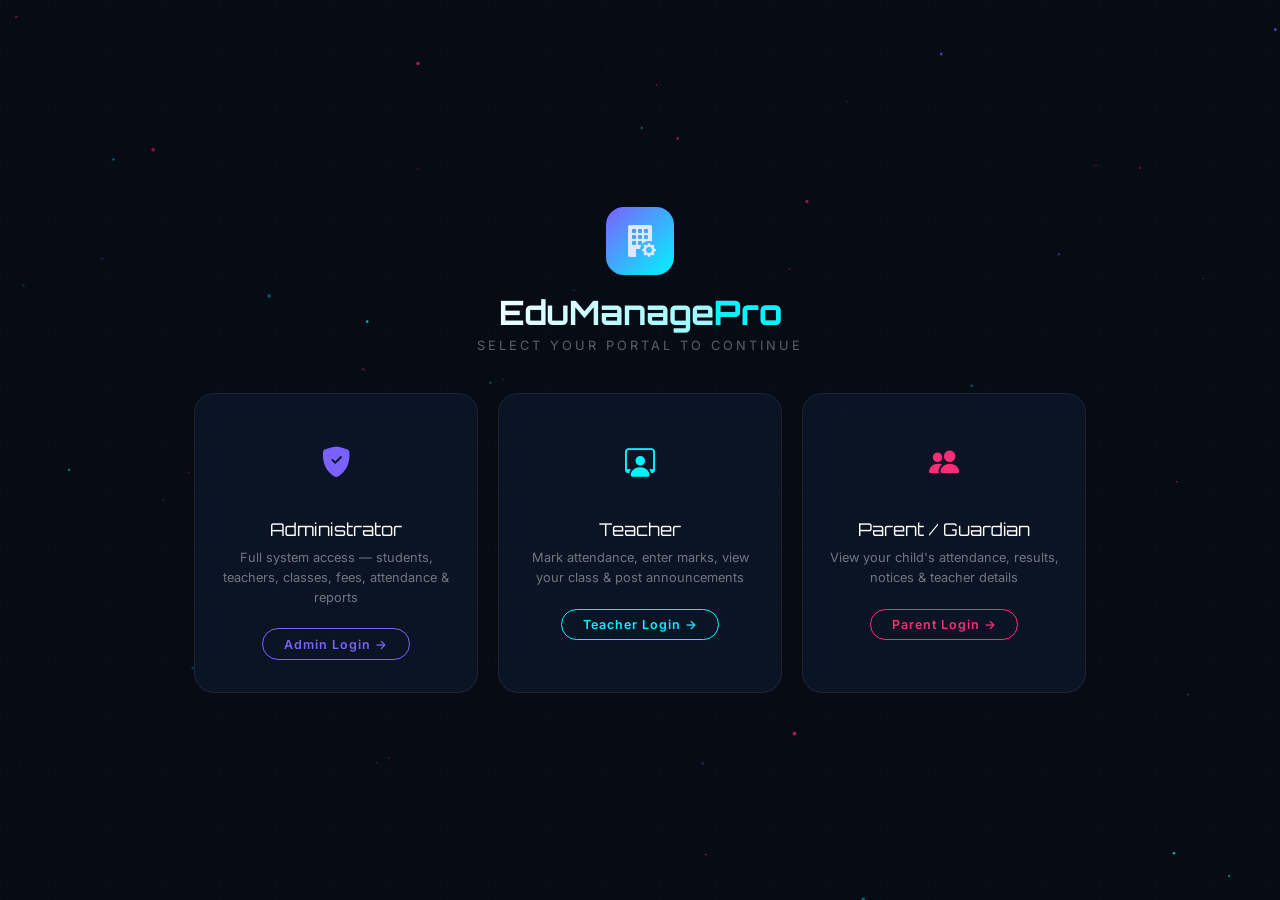
==== the school management/index.html @ 6f8d9f7c "Add files via upload" ====
<!DOCTYPE html>
<html lang="en">
<head>
  <meta charset="UTF-8" />
  <meta name="viewport" content="width=device-width, initial-scale=1.0"/>
  <title>EduManage Pro — School Management System</title>
  <meta name="description" content="Futuristic School Management System — Students, Teachers, Attendance, Marks, Fees & More."/>

  <!-- Bootstrap 5 -->
  <link rel="stylesheet" href="https://cdn.jsdelivr.net/npm/bootstrap@5.3.3/dist/css/bootstrap.min.css"/>
  <!-- Bootstrap Icons -->
  <link rel="stylesheet" href="https://cdn.jsdelivr.net/npm/bootstrap-icons@1.11.3/font/bootstrap-icons.min.css"/>
  <!-- Google Fonts -->
  <link href="https://fonts.googleapis.com/css2?family=Orbitron:wght@400;600;700;900&family=Rajdhani:wght@400;500;600;700&family=Inter:wght@300;400;500;600;700&display=swap" rel="stylesheet"/>
  <!-- Custom CSS -->
  <link rel="stylesheet" href="styles.css"/>
  <!-- High-Level Animations -->
  <link rel="stylesheet" href="animations.css"/>
  <!-- Session Guard -->
  <script>
    (function(){
      const s = JSON.parse(sessionStorage.getItem('edu_session')||'null');
      if(!s || s.role !== 'admin' || !s._sig) { window.location.href = 'login.html'; }
      // Verify session signature
      function djb2(str){let h=5381;for(let i=0;i<str.length;i++)h=((h<<5)+h)^str.charCodeAt(i);return(h>>>0).toString(36);}
      const raw=(s.role||'')+(s.id||'')+(s.empId||'')+(s.studentRoll||'');
      if(djb2(raw+'_edu_sig_2026')!==s._sig){sessionStorage.clear();window.location.href='login.html';}
    })();
  </script>
</head>
<body>

  <!-- PRELOADER -->
  <div id="preloader">
    <div class="preloader-inner">
      <div class="hex-loader">
        <div class="hex h1"></div>
        <div class="hex h2"></div>
        <div class="hex h3"></div>
      </div>
      <div class="preloader-text">
        <span class="brand-name">EduManage<span class="text-neon"> Pro</span></span>
        <div class="loading-bar"><div class="loading-fill"></div></div>
        <span class="loading-label">Initializing System...</span>
      </div>
    </div>
  </div>

  <!-- PARTICLE BACKGROUND -->
  <canvas id="particleCanvas"></canvas>

  <!-- LAYOUT WRAPPER -->
  <div class="app-wrapper" id="appWrapper" style="display:none">

    <!-- SIDEBAR -->
    <aside class="sidebar" id="sidebar">
      <div class="sidebar-brand">
        <div class="brand-icon"><i class="bi bi-building-fill-gear"></i></div>
        <div class="brand-text">
          <span class="brand-title">EduManage</span>
          <span class="brand-sub">Pro Dashboard</span>
        </div>
        <button class="sidebar-toggle-btn" id="sidebarToggle"><i class="bi bi-layout-sidebar"></i></button>
      </div>

      <div class="sidebar-search">
        <i class="bi bi-search"></i>
        <input type="text" placeholder="Quick search..." id="sidebarSearch"/>
      </div>

      <nav class="sidebar-nav">
        <div class="nav-section-label">MAIN</div>
        <a href="#" class="nav-link active" data-page="dashboard" id="nav-dashboard">
          <span class="nav-icon"><i class="bi bi-grid-1x2-fill"></i></span>
          <span class="nav-text">Dashboard</span>
          <span class="nav-badge" id="nb-dashboard"></span>
        </a>
        <a href="#" class="nav-link" data-page="students" id="nav-students">
          <span class="nav-icon"><i class="bi bi-people-fill"></i></span>
          <span class="nav-text">Students</span>
          <span class="nav-badge" id="nb-students"></span>
        </a>
        <a href="#" class="nav-link" data-page="teachers" id="nav-teachers">
          <span class="nav-icon"><i class="bi bi-person-workspace"></i></span>
          <span class="nav-text">Teachers</span>
          <span class="nav-badge" id="nb-teachers"></span>
        </a>
        <a href="#" class="nav-link" data-page="classes" id="nav-classes">
          <span class="nav-icon"><i class="bi bi-journal-bookmark-fill"></i></span>
          <span class="nav-text">Classes</span>
          <span class="nav-badge" id="nb-classes"></span>
        </a>

        <div class="nav-section-label mt-2">ACADEMICS</div>
        <a href="#" class="nav-link" data-page="attendance" id="nav-attendance">
          <span class="nav-icon"><i class="bi bi-check2-circle"></i></span>
          <span class="nav-text">Attendance</span>
          <span class="nav-badge" id="nb-attendance"></span>
        </a>
        <a href="#" class="nav-link" data-page="marks" id="nav-marks">
          <span class="nav-icon"><i class="bi bi-graph-up-arrow"></i></span>
          <span class="nav-text">Marks & Results</span>
          <span class="nav-badge" id="nb-marks"></span>
        </a>

        <div class="nav-section-label mt-2">ADMIN</div>
        <a href="#" class="nav-link" data-page="fees" id="nav-fees">
          <span class="nav-icon"><i class="bi bi-cash-coin"></i></span>
          <span class="nav-text">Fee Management</span>
          <span class="nav-badge pending" id="nb-fees"></span>
        </a>
        <a href="#" class="nav-link" data-page="notices" id="nav-notices">
          <span class="nav-icon"><i class="bi bi-megaphone-fill"></i></span>
          <span class="nav-text">Notice Board</span>
          <span class="nav-badge" id="nb-notices"></span>
        </a>
      </nav>

      <div class="sidebar-footer">
        <div class="admin-card">
          <div class="admin-ava">A</div>
          <div class="admin-meta">
            <div class="admin-name">Administrator</div>
            <div class="admin-role"><i class="bi bi-circle-fill text-neon" style="font-size:6px"></i> Online</div>
          </div>
          <i class="bi bi-three-dots-vertical ms-auto text-muted" style="cursor:pointer"></i>
        </div>
        <div class="sys-clock" id="sysClock"></div>
        <button onclick="sessionStorage.clear();window.location.href='login.html'" class="btn-ghost w-100 mt-2" style="font-size:.78rem">
          <i class="bi bi-box-arrow-left me-1"></i>Logout
        </button>
      </div>
    </aside>

    <!-- MAIN AREA -->
    <div class="main-area" id="mainArea">
      <!-- TOPBAR -->
      <header class="topbar">
        <div class="topbar-left">
          <button class="mobile-toggle" id="mobileToggle"><i class="bi bi-list"></i></button>
          <div>
            <h1 class="topbar-title" id="topbarTitle">Dashboard</h1>
            <div class="topbar-crumb" id="topbarCrumb">System / Dashboard</div>
          </div>
        </div>
        <div class="topbar-right">
          <div class="top-search">
            <i class="bi bi-search"></i>
            <input type="text" placeholder="Search students, teachers..." id="globalSearch"/>
          </div>
          <div class="topbar-action" id="notifBell" title="Notifications">
            <i class="bi bi-bell-fill"></i>
            <span class="action-dot"></span>
          </div>
          <div class="topbar-action" title="Settings">
            <i class="bi bi-gear-fill"></i>
          </div>
          <div class="topbar-action" title="Fullscreen" id="fullscreenBtn">
            <i class="bi bi-fullscreen"></i>
          </div>
        </div>
      </header>

      <!-- PAGES -->
      <div class="pages-wrap">

        <!-- ===== DASHBOARD ===== -->
        <div class="page active" id="page-dashboard">
          <div class="row g-4 mb-4" id="statsRow"></div>

          <div class="row g-4 mb-4">
            <div class="col-xl-8">
              <div class="glass-card h-100">
                <div class="gc-header">
                  <span class="gc-title"><i class="bi bi-bar-chart-fill text-neon me-2"></i>Weekly Attendance Overview</span>
                  <span class="badge-neon">Live</span>
                </div>
                <div class="att-chart-wrap" id="attChartWrap"></div>
              </div>
            </div>
            <div class="col-xl-4">
              <div class="glass-card h-100">
                <div class="gc-header">
                  <span class="gc-title"><i class="bi bi-pie-chart-fill text-neon me-2"></i>Fee Status</span>
                </div>
                <div id="feeDonut" class="fee-donut-wrap"></div>
              </div>
            </div>
          </div>

          <div class="row g-4">
            <div class="col-xl-7">
              <div class="glass-card">
                <div class="gc-header">
                  <span class="gc-title"><i class="bi bi-person-plus-fill text-neon me-2"></i>Recent Students</span>
                  <button class="btn-ghost btn-sm" onclick="navigateTo('students')">View All <i class="bi bi-arrow-right"></i></button>
                </div>
                <table class="fut-table" id="dashRecentStudents">
                  <thead><tr><th>Name</th><th>Class</th><th>Roll</th><th>Fee</th></tr></thead>
                  <tbody></tbody>
                </table>
              </div>
            </div>
            <div class="col-xl-5">
              <div class="glass-card">
                <div class="gc-header">
                  <span class="gc-title"><i class="bi bi-megaphone-fill text-neon me-2"></i>Recent Notices</span>
                  <button class="btn-ghost btn-sm" onclick="navigateTo('notices')">View All <i class="bi bi-arrow-right"></i></button>
                </div>
                <div id="dashNotices" class="notice-feed"></div>
              </div>
            </div>
          </div>
        </div>

        <!-- ===== STUDENTS ===== -->
        <div class="page hidden" id="page-students">
          <div class="page-toolbar">
            <div class="d-flex gap-2 flex-wrap">
              <div class="search-wrap"><i class="bi bi-search"></i><input type="text" id="stuSearch" placeholder="Search name or roll..."/></div>
              <select class="fut-select" id="stuClassFilter"><option value="">All Classes</option></select>
              <select class="fut-select" id="stuGenderFilter">
                <option value="">All Gender</option>
                <option>Male</option><option>Female</option><option>Other</option>
              </select>
            </div>
            <div class="d-flex gap-2">
              <button class="btn-ghost" onclick="openCsvImportModal()"><i class="bi bi-filetype-csv me-1"></i>Import CSV</button>
              <button class="btn-neon" data-bs-toggle="modal" data-bs-target="#addStudentModal"><i class="bi bi-plus-circle-fill me-1"></i>Add Student</button>
            </div>
          </div>
          <div class="glass-card">
            <div class="table-responsive">
              <table class="fut-table" id="studentsTable">
                <thead>
                  <tr><th>#</th><th>Roll</th><th>Name</th><th>Class</th><th>Gender</th><th>Parent</th><th>Contact</th><th>Fee Status</th><th>Action</th></tr>
                </thead>
                <tbody id="studentsTbody"></tbody>
              </table>
            </div>
          </div>
        </div>

        <!-- ===== TEACHERS ===== -->
        <div class="page hidden" id="page-teachers">
          <div class="page-toolbar">
            <div class="search-wrap"><i class="bi bi-search"></i><input type="text" id="tchSearch" placeholder="Search teachers..."/></div>
            <button class="btn-neon" data-bs-toggle="modal" data-bs-target="#addTeacherModal"><i class="bi bi-plus-circle-fill me-1"></i>Add Teacher</button>
          </div>
          <div class="row g-4" id="teachersGrid"></div>
        </div>

        <!-- ===== CLASSES ===== -->
        <div class="page hidden" id="page-classes">
          <div class="page-toolbar">
            <span class="page-sub">Manage classes, sections & subjects</span>
            <button class="btn-neon" data-bs-toggle="modal" data-bs-target="#addClassModal"><i class="bi bi-plus-circle-fill me-1"></i>Add Class</button>
          </div>
          <div class="row g-4" id="classesGrid"></div>
        </div>

        <!-- ===== ATTENDANCE ===== -->
        <div class="page hidden" id="page-attendance">
          <div class="page-toolbar">
            <div class="d-flex gap-2 flex-wrap">
              <select class="fut-select" id="attClass"><option value="">Select Class</option></select>
              <input type="date" class="fut-input" id="attDate"/>
            </div>
            <div class="d-flex gap-2">
              <button class="btn-ghost" onclick="markAllPresent()"><i class="bi bi-check-all me-1"></i>All Present</button>
              <button class="btn-neon" onclick="saveAttendance()"><i class="bi bi-save-fill me-1"></i>Save Attendance</button>
            </div>
          </div>
          <div class="glass-card" id="attCard">
            <div class="att-summary-bar" id="attSummary"></div>
            <div id="attList"><div class="empty-state"><i class="bi bi-calendar3"></i><p>Select class and date to begin</p></div></div>
          </div>
        </div>

        <!-- ===== MARKS ===== -->
        <div class="page hidden" id="page-marks">
          <div class="page-toolbar">
            <div class="d-flex gap-2 flex-wrap">
              <select class="fut-select" id="marksClass"><option value="">Select Class</option></select>
              <select class="fut-select" id="marksSubject"><option value="">Select Subject</option></select>
              <select class="fut-select" id="marksExam">
                <option>Unit Test 1</option><option>Unit Test 2</option>
                <option>Mid Term</option><option>Final Exam</option>
              </select>
            </div>
            <button class="btn-neon" onclick="saveMarks()"><i class="bi bi-save-fill me-1"></i>Save Marks</button>
          </div>
          <!-- Results summary cards -->
          <div class="row g-3 mb-4" id="marksStats" style="display:none!important"></div>
          <div class="glass-card">
            <div class="table-responsive">
              <table class="fut-table" id="marksTable">
                <thead><tr><th>Roll</th><th>Student Name</th><th>Marks /100</th><th>Grade</th><th>Remarks</th></tr></thead>
                <tbody id="marksTbody"><tr><td colspan="5" class="empty-cell">Select class, subject &amp; exam to load students.</td></tr></tbody>
              </table>
            </div>
          </div>
        </div>

        <!-- ===== FEES ===== -->
        <div class="page hidden" id="page-fees">
          <div class="page-toolbar">
            <div class="d-flex gap-2 flex-wrap">
              <select class="fut-select" id="feeClassFilter"><option value="">All Classes</option></select>
              <select class="fut-select" id="feeStatusFilter">
                <option value="">All Status</option>
                <option>Paid</option><option>Partial</option><option>Pending</option>
              </select>
            </div>
            <button class="btn-neon" data-bs-toggle="modal" data-bs-target="#addFeeModal"><i class="bi bi-plus-circle-fill me-1"></i>Record Payment</button>
          </div>
          <div class="row g-3 mb-4">
            <div class="col-md-4">
              <div class="stat-mini" style="--clr:#0ff">
                <i class="bi bi-check-circle-fill"></i>
                <div><div class="sm-val" id="feeCollectedVal">₹0</div><div class="sm-lab">Collected</div></div>
              </div>
            </div>
            <div class="col-md-4">
              <div class="stat-mini" style="--clr:#f55">
                <i class="bi bi-exclamation-triangle-fill"></i>
                <div><div class="sm-val" id="feePendingVal">₹0</div><div class="sm-lab">Pending</div></div>
              </div>
            </div>
            <div class="col-md-4">
              <div class="stat-mini" style="--clr:#fc0">
                <i class="bi bi-cash-stack"></i>
                <div><div class="sm-val" id="feeTotalVal">₹0</div><div class="sm-lab">Total Due</div></div>
              </div>
            </div>
          </div>
          <div class="glass-card">
            <div class="table-responsive">
              <table class="fut-table" id="feesTable">
                <thead><tr><th>Roll</th><th>Student</th><th>Class</th><th>Due</th><th>Paid</th><th>Balance</th><th>Status</th><th>Action</th></tr></thead>
                <tbody id="feesTbody"></tbody>
              </table>
            </div>
          </div>
        </div>

        <!-- ===== NOTICES ===== -->
        <div class="page hidden" id="page-notices">
          <div class="page-toolbar">
            <div class="d-flex gap-2">
              <select class="fut-select" id="noticeFilter"><option value="">All Categories</option><option>General</option><option>Exam</option><option>Holiday</option><option>Sports</option><option>Fee</option></select>
            </div>
            <button class="btn-neon" data-bs-toggle="modal" data-bs-target="#addNoticeModal"><i class="bi bi-megaphone-fill me-1"></i>Post Notice</button>
          </div>
          <div class="row g-4" id="noticesGrid"></div>
        </div>

      </div><!-- /pages-wrap -->
    </div><!-- /main-area -->
  </div><!-- /app-wrapper -->

  <!-- ============================
       MODALS
  ============================= -->

  <!-- Add Student -->
  <div class="modal fade" id="addStudentModal" tabindex="-1">
    <div class="modal-dialog modal-lg modal-dialog-centered modal-dialog-scrollable">
      <div class="modal-content fut-modal">
        <div class="modal-header fut-modal-header">
          <h5 class="modal-title"><i class="bi bi-person-plus-fill text-neon me-2"></i>Add New Student</h5>
          <button type="button" class="btn-close btn-close-white" data-bs-dismiss="modal"></button>
        </div>
        <div class="modal-body p-4">
          <div class="row g-3">
            <div class="col-md-6"><label class="fut-label">Full Name *</label><input class="fut-input" id="sName" placeholder="Student full name"/></div>
            <div class="col-md-6"><label class="fut-label">Roll Number *</label><input class="fut-input" id="sRoll" placeholder="e.g. 101"/></div>
            <div class="col-md-6"><label class="fut-label">Class *</label><select class="fut-select w-100" id="sClass"><option value="">-- Select Class --</option></select></div>
            <div class="col-md-6"><label class="fut-label">Gender</label><select class="fut-select w-100" id="sGender"><option>Male</option><option>Female</option><option>Other</option></select></div>
            <div class="col-md-6"><label class="fut-label">Date of Birth</label><input type="date" class="fut-input" id="sDob"/></div>
            <div class="col-md-6"><label class="fut-label">Blood Group</label><select class="fut-select w-100" id="sBlood"><option value="">Select</option><option>A+</option><option>A-</option><option>B+</option><option>B-</option><option>O+</option><option>O-</option><option>AB+</option><option>AB-</option></select></div>
            <div class="col-md-6"><label class="fut-label">Parent/Guardian Name</label><input class="fut-input" id="sParent" placeholder="Parent name"/></div>
            <div class="col-md-6"><label class="fut-label">Contact Number</label><input type="tel" class="fut-input" id="sContact" placeholder="10-digit mobile"/></div>
            <div class="col-md-6"><label class="fut-label">Annual Fee (₹)</label><input type="number" class="fut-input" id="sFee" placeholder="e.g. 25000"/></div>
            <div class="col-md-6"><label class="fut-label">Admission Date</label><input type="date" class="fut-input" id="sAdmDate"/></div>
            <div class="col-12"><label class="fut-label">Address</label><input class="fut-input" id="sAddress" placeholder="Full address"/></div>
          </div>
        </div>
        <div class="modal-footer fut-modal-footer">
          <button class="btn-ghost" data-bs-dismiss="modal">Cancel</button>
          <button class="btn-neon" onclick="addStudent()"><i class="bi bi-check-circle-fill me-1"></i>Add Student</button>
        </div>
      </div>
    </div>
  </div>

  <!-- Add Teacher -->
  <div class="modal fade" id="addTeacherModal" tabindex="-1">
    <div class="modal-dialog modal-lg modal-dialog-centered">
      <div class="modal-content fut-modal">
        <div class="modal-header fut-modal-header">
          <h5 class="modal-title"><i class="bi bi-person-workspace text-neon me-2"></i>Add New Teacher</h5>
          <button type="button" class="btn-close btn-close-white" data-bs-dismiss="modal"></button>
        </div>
        <div class="modal-body p-4">
          <div class="row g-3">
            <div class="col-md-6"><label class="fut-label">Full Name *</label><input class="fut-input" id="tName" placeholder="Teacher full name"/></div>
            <div class="col-md-6"><label class="fut-label">Employee ID</label><input class="fut-input" id="tEmpId" placeholder="e.g. EMP-001"/></div>
            <div class="col-md-6"><label class="fut-label">Subject *</label><input class="fut-input" id="tSubject" placeholder="e.g. Mathematics"/></div>
            <div class="col-md-6"><label class="fut-label">Qualification</label><input class="fut-input" id="tQual" placeholder="e.g. M.Sc, B.Ed"/></div>
            <div class="col-md-6"><label class="fut-label">Contact Number</label><input type="tel" class="fut-input" id="tContact" placeholder="10-digit mobile"/></div>
            <div class="col-md-6"><label class="fut-label">Email</label><input type="email" class="fut-input" id="tEmail" placeholder="teacher@school.com"/></div>
            <div class="col-md-6"><label class="fut-label">Salary (₹/month)</label><input type="number" class="fut-input" id="tSalary" placeholder="e.g. 35000"/></div>
            <div class="col-md-6"><label class="fut-label">Joining Date</label><input type="date" class="fut-input" id="tJoin"/></div>
            <div class="col-12"><label class="fut-label">Assigned Class</label><select class="fut-select w-100" id="tClass"><option value="">-- None --</option></select></div>
          </div>
        </div>
        <div class="modal-footer fut-modal-footer">
          <button class="btn-ghost" data-bs-dismiss="modal">Cancel</button>
          <button class="btn-neon" onclick="addTeacher()"><i class="bi bi-check-circle-fill me-1"></i>Add Teacher</button>
        </div>
      </div>
    </div>
  </div>

  <!-- Add Class -->
  <div class="modal fade" id="addClassModal" tabindex="-1">
    <div class="modal-dialog modal-dialog-centered">
      <div class="modal-content fut-modal">
        <div class="modal-header fut-modal-header">
          <h5 class="modal-title"><i class="bi bi-journal-bookmark-fill text-neon me-2"></i>Add New Class</h5>
          <button type="button" class="btn-close btn-close-white" data-bs-dismiss="modal"></button>
        </div>
        <div class="modal-body p-4">
          <div class="row g-3">
            <div class="col-6"><label class="fut-label">Grade *</label>
              <select class="fut-select w-100" id="cGrade">
                <option value="">Select</option>
                <option>1</option><option>2</option><option>3</option><option>4</option>
                <option>5</option><option>6</option><option>7</option><option>8</option>
                <option>9</option><option>10</option><option>11</option><option>12</option>
              </select>
            </div>
            <div class="col-6"><label class="fut-label">Section *</label>
              <select class="fut-select w-100" id="cSection">
                <option>A</option><option>B</option><option>C</option><option>D</option>
              </select>
            </div>
            <div class="col-12"><label class="fut-label">Class Teacher</label>
              <select class="fut-select w-100" id="cTeacher"><option value="">-- Select Teacher --</option></select>
            </div>
            <div class="col-12"><label class="fut-label">Subjects (comma-separated) *</label>
              <input class="fut-input" id="cSubjects" placeholder="e.g. Math, Science, English, Hindi, SST"/>
            </div>
            <div class="col-12"><label class="fut-label">Annual Fee for this Class (₹)</label>
              <input type="number" class="fut-input" id="cFee" placeholder="e.g. 25000"/>
            </div>
          </div>
        </div>
        <div class="modal-footer fut-modal-footer">
          <button class="btn-ghost" data-bs-dismiss="modal">Cancel</button>
          <button class="btn-neon" onclick="addClass()"><i class="bi bi-check-circle-fill me-1"></i>Add Class</button>
        </div>
      </div>
    </div>
  </div>

  <!-- Add Notice -->
  <div class="modal fade" id="addNoticeModal" tabindex="-1">
    <div class="modal-dialog modal-dialog-centered">
      <div class="modal-content fut-modal">
        <div class="modal-header fut-modal-header">
          <h5 class="modal-title"><i class="bi bi-megaphone-fill text-neon me-2"></i>Post New Notice</h5>
          <button type="button" class="btn-close btn-close-white" data-bs-dismiss="modal"></button>
        </div>
        <div class="modal-body p-4">
          <div class="row g-3">
            <div class="col-12"><label class="fut-label">Title *</label><input class="fut-input" id="nTitle" placeholder="Notice title"/></div>
            <div class="col-6"><label class="fut-label">Category</label>
              <select class="fut-select w-100" id="nCat"><option>General</option><option>Exam</option><option>Holiday</option><option>Sports</option><option>Fee</option></select>
            </div>
            <div class="col-6"><label class="fut-label">Priority</label>
              <select class="fut-select w-100" id="nPrio"><option>Normal</option><option>High</option><option>Urgent</option></select>
            </div>
            <div class="col-12"><label class="fut-label">Content *</label><textarea class="fut-input" id="nContent" rows="4" placeholder="Notice content..."></textarea></div>
          </div>
        </div>
        <div class="modal-footer fut-modal-footer">
          <button class="btn-ghost" data-bs-dismiss="modal">Cancel</button>
          <button class="btn-neon" onclick="addNotice()"><i class="bi bi-check-circle-fill me-1"></i>Post Notice</button>
        </div>
      </div>
    </div>
  </div>

  <!-- Record Fee Payment -->
  <div class="modal fade" id="addFeeModal" tabindex="-1">
    <div class="modal-dialog modal-dialog-centered">
      <div class="modal-content fut-modal">
        <div class="modal-header fut-modal-header">
          <h5 class="modal-title"><i class="bi bi-cash-coin text-neon me-2"></i>Record Fee Payment</h5>
          <button type="button" class="btn-close btn-close-white" data-bs-dismiss="modal"></button>
        </div>
        <div class="modal-body p-4">
          <div class="row g-3">
            <div class="col-md-6"><label class="fut-label">Roll No. *</label><input class="fut-input" id="fRoll" placeholder="Student roll"/></div>
            <div class="col-md-6"><label class="fut-label">Student Name</label><input class="fut-input" id="fName" readonly placeholder="Auto-filled"/></div>
            <div class="col-md-6"><label class="fut-label">Amount Paid (₹) *</label><input type="number" class="fut-input" id="fAmount" placeholder="e.g. 5000"/></div>
            <div class="col-md-6"><label class="fut-label">Payment Mode</label>
              <select class="fut-select w-100" id="fMode"><option>Cash</option><option>UPI</option><option>Cheque</option><option>Bank Transfer</option><option>DD</option></select>
            </div>
            <div class="col-md-6"><label class="fut-label">Receipt No.</label><input class="fut-input" id="fReceipt" placeholder="RCP-001"/></div>
            <div class="col-md-6"><label class="fut-label">Date</label><input type="date" class="fut-input" id="fDate"/></div>
            <div class="col-12"><label class="fut-label">Remarks</label><input class="fut-input" id="fRemarks" placeholder="Optional remarks"/></div>
          </div>
        </div>
        <div class="modal-footer fut-modal-footer">
          <button class="btn-ghost" data-bs-dismiss="modal">Cancel</button>
          <button class="btn-neon" onclick="recordPayment()"><i class="bi bi-check-circle-fill me-1"></i>Record Payment</button>
        </div>
      </div>
    </div>
  </div>

  <!-- View Student Modal -->
  <div class="modal fade" id="viewStudentModal" tabindex="-1">
    <div class="modal-dialog modal-dialog-centered">
      <div class="modal-content fut-modal">
        <div class="modal-header fut-modal-header">
          <h5 class="modal-title"><i class="bi bi-person-badge-fill text-neon me-2"></i>Student Profile</h5>
          <button type="button" class="btn-close btn-close-white" data-bs-dismiss="modal"></button>
        </div>
        <div class="modal-body p-4" id="viewStudentBody"></div>
        <div class="modal-footer fut-modal-footer">
          <button class="btn-ghost" data-bs-dismiss="modal">Close</button>
        </div>
      </div>
    </div>
  </div>

  <!-- ===== IMPORT CSV MODAL ===== -->
  <div class="modal fade" id="csvImportModal" tabindex="-1">
    <div class="modal-dialog modal-dialog-centered">
      <div class="modal-content fut-modal">
        <div class="modal-header">
          <h5 class="modal-title"><i class="bi bi-cloud-arrow-up-fill text-neon me-2"></i>Import Students via CSV</h5>
          <button type="button" class="btn-close btn-close-white" data-bs-dismiss="modal"></button>
        </div>
        <div class="modal-body">
          <div style="background:rgba(0,245,255,.05);border:1px solid rgba(0,245,255,.2);padding:1rem;border-radius:12px;margin-bottom:1rem;font-size:.85rem;color:#e0e8ff">
            <strong>Format required (First Row = Header):</strong><br>
            <code style="color:var(--neon);word-break:break-all">name,class,gender,roll,dob,blood,parent,contact,fee</code><br><br>
            <em>* Ensure class name matches exactly (e.g. Class 1-A)</em>
          </div>
          <div class="f-group">
            <label class="f-label">Select CSV File</label>
            <input type="file" class="fut-input" id="csvFileInput" accept=".csv" />
          </div>
          <div id="csvPreview" style="max-height:150px;overflow-y:auto;font-size:.75rem;color:rgba(255,255,255,.6);margin-top:1rem;display:none;background:rgba(0,0,0,.3);padding:.5rem;border-radius:8px"></div>
        </div>
        <div class="modal-footer">
          <button type="button" class="btn-ghost" data-bs-dismiss="modal">Cancel</button>
          <button type="button" class="btn-neon" onclick="processCsvImport()"><i class="bi bi-check2-circle me-1"></i>Import Data</button>
        </div>
      </div>
    </div>
  </div>

  <!-- TOAST -->
  <div class="position-fixed bottom-0 end-0 p-3" style="z-index:9999">
    <div id="liveToast" class="fut-toast toast" role="alert" aria-live="assertive" aria-atomic="true">
      <div class="toast-body" id="toastMsg">Success!</div>
    </div>
  </div>

  <!-- Bootstrap JS -->
  <script src="https://cdn.jsdelivr.net/npm/bootstrap@5.3.3/dist/js/bootstrap.bundle.min.js"></script>
  <!-- jQuery -->
  <script src="https://code.jquery.com/jquery-3.7.1.min.js"></script>
  <!-- Database — seed data (load BEFORE app.js) -->
  <script src="database.js"></script>
  <!-- App JS -->
  <script src="app.js"></script>
  <!-- Animations JS -->
  <script src="animations.js"></script>
</body>
</html>
---- the school management/styles.css ----
/* ============================================================
   EduManage Pro — Futuristic CSS
   Stack: Bootstrap 5 + Custom Neon/Glassmorphism Theme
============================================================ */

/* ===== FONTS & VARS ===== */
:root {
  --bg-base:    #050812;
  --bg-surface: #0a0e1f;
  --bg-card:    rgba(10, 15, 40, 0.75);
  --neon:       #00f5ff;
  --neon-2:     #7b61ff;
  --neon-3:     #ff2d78;
  --amber:      #ffc107;
  --green:      #00e676;
  --red:        #ff3d71;
  --text-1:     #e8f0ff;
  --text-2:     #8899cc;
  --text-3:     #445577;
  --border:     rgba(0, 245, 255, 0.12);
  --border-h:   rgba(0, 245, 255, 0.35);
  --sidebar-w:  260px;
  --sidebar-c:  70px;
  --topbar-h:   68px;
  --font-ui:    'Inter', sans-serif;
  --font-brand: 'Orbitron', sans-serif;
  --font-label: 'Rajdhani', sans-serif;
  --glow:       0 0 20px rgba(0, 245, 255, 0.25);
  --glow-sm:    0 0 10px rgba(0, 245, 255, 0.2);
  --radius:     14px;
  --radius-sm:  8px;
  --transition: all 0.25s cubic-bezier(0.4, 0, 0.2, 1);
}

/* ===== RESET ===== */
*, *::before, *::after { box-sizing: border-box; margin: 0; padding: 0; }
html { scroll-behavior: smooth; }
body {
  font-family: var(--font-ui);
  background: var(--bg-base);
  color: var(--text-1);
  min-height: 100vh;
  overflow-x: hidden;
}

/* ===== SCROLLBAR ===== */
::-webkit-scrollbar { width: 5px; height: 5px; }
::-webkit-scrollbar-track { background: var(--bg-surface); }
::-webkit-scrollbar-thumb { background: var(--neon-2); border-radius: 99px; }
::-webkit-scrollbar-thumb:hover { background: var(--neon); }

/* ===== PARTICLE CANVAS ===== */
#particleCanvas {
  position: fixed;
  inset: 0;
  z-index: 0;
  pointer-events: none;
}

/* ===== PRELOADER ===== */
#preloader {
  position: fixed;
  inset: 0;
  background: var(--bg-base);
  z-index: 9999;
  display: flex;
  align-items: center;
  justify-content: center;
}

.preloader-inner {
  display: flex;
  flex-direction: column;
  align-items: center;
  gap: 2rem;
}

/* Hex Loader */
.hex-loader {
  display: flex;
  gap: 12px;
  align-items: center;
}

.hex {
  width: 24px; height: 24px;
  background: var(--neon);
  clip-path: polygon(50% 0%, 100% 25%, 100% 75%, 50% 100%, 0% 75%, 0% 25%);
  animation: hexPulse 1.2s ease-in-out infinite;
}
.hex.h2 { background: var(--neon-2); animation-delay: 0.2s; }
.hex.h3 { background: var(--neon-3); animation-delay: 0.4s; }

@keyframes hexPulse {
  0%, 100% { transform: scale(1); opacity: 1; }
  50% { transform: scale(1.4); opacity: 0.6; }
}

.preloader-text { text-align: center; }

.brand-name {
  font-family: var(--font-brand);
  font-size: 2rem;
  font-weight: 900;
  letter-spacing: 2px;
  display: block;
  margin-bottom: 1rem;
}

.loading-bar {
  width: 240px;
  height: 3px;
  background: rgba(255,255,255,0.1);
  border-radius: 99px;
  overflow: hidden;
  margin: 0 auto 0.75rem;
}

.loading-fill {
  height: 100%;
  background: linear-gradient(90deg, var(--neon), var(--neon-2));
  border-radius: 99px;
  animation: loadSlide 2s ease forwards;
}

@keyframes loadSlide {
  from { width: 0%; }
  to { width: 100%; }
}

.loading-label {
  font-family: var(--font-label);
  font-size: 0.85rem;
  color: var(--text-2);
  letter-spacing: 2px;
  text-transform: uppercase;
}

/* ===== APP WRAPPER ===== */
.app-wrapper {
  display: flex;
  min-height: 100vh;
  position: relative;
  z-index: 1;
}

/* ===== SIDEBAR ===== */
.sidebar {
  width: var(--sidebar-w);
  background: rgba(6, 10, 25, 0.9);
  backdrop-filter: blur(20px);
  -webkit-backdrop-filter: blur(20px);
  border-right: 1px solid var(--border);
  position: fixed;
  top: 0; left: 0; bottom: 0;
  z-index: 200;
  display: flex;
  flex-direction: column;
  transition: var(--transition);
  overflow: hidden;
}

.sidebar.collapsed { width: var(--sidebar-c); }

/* Brand */
.sidebar-brand {
  display: flex;
  align-items: center;
  gap: 0.75rem;
  padding: 1.25rem 1rem;
  border-bottom: 1px solid var(--border);
  min-height: 72px;
  flex-shrink: 0;
}

.brand-icon {
  width: 40px; height: 40px;
  border-radius: 10px;
  background: linear-gradient(135deg, var(--neon-2), var(--neon));
  display: flex; align-items: center; justify-content: center;
  font-size: 1.1rem;
  flex-shrink: 0;
  box-shadow: var(--glow-sm);
}

.brand-text { overflow: hidden; white-space: nowrap; flex: 1; }

.brand-title {
  display: block;
  font-family: var(--font-brand);
  font-size: 0.95rem;
  font-weight: 700;
  color: var(--text-1);
  letter-spacing: 1.5px;
}

.brand-sub {
  display: block;
  font-family: var(--font-label);
  font-size: 0.7rem;
  color: var(--text-3);
  letter-spacing: 1px;
  text-transform: uppercase;
  margin-top: 1px;
}

.sidebar-toggle-btn {
  background: none;
  border: 1px solid var(--border);
  color: var(--text-2);
  cursor: pointer;
  width: 32px; height: 32px;
  border-radius: var(--radius-sm);
  display: flex; align-items: center; justify-content: center;
  flex-shrink: 0;
  transition: var(--transition);
  font-size: 1rem;
}
.sidebar-toggle-btn:hover { border-color: var(--neon); color: var(--neon); }

/* Sidebar Search */
.sidebar-search {
  display: flex;
  align-items: center;
  gap: 0.5rem;
  margin: 0.75rem;
  padding: 0.5rem 0.75rem;
  background: rgba(255,255,255,0.04);
  border: 1px solid var(--border);
  border-radius: var(--radius-sm);
  transition: var(--transition);
}
.sidebar-search:focus-within { border-color: var(--neon); }
.sidebar-search i { color: var(--text-3); font-size: 0.85rem; flex-shrink: 0; }
.sidebar-search input { background: none; border: none; outline: none; color: var(--text-1); font-size: 0.8rem; font-family: var(--font-ui); width: 100%; }
.sidebar-search input::placeholder { color: var(--text-3); }

/* Nav */
.sidebar-nav {
  flex: 1;
  padding: 0.5rem 0.75rem;
  overflow-y: auto;
  display: flex;
  flex-direction: column;
  gap: 2px;
}

.nav-section-label {
  font-family: var(--font-label);
  font-size: 0.65rem;
  letter-spacing: 2px;
  color: var(--text-3);
  padding: 0.75rem 0.5rem 0.25rem;
  user-select: none;
}

.sidebar-nav .nav-link {
  display: flex;
  align-items: center;
  gap: 0.75rem;
  padding: 0.65rem 0.75rem;
  border-radius: var(--radius-sm);
  color: var(--text-2);
  text-decoration: none;
  font-size: 0.875rem;
  font-weight: 500;
  transition: var(--transition);
  white-space: nowrap;
  position: relative;
  overflow: hidden;
}

.sidebar-nav .nav-link::before {
  content: '';
  position: absolute;
  left: 0; top: 20%; bottom: 20%;
  width: 3px;
  background: var(--neon);
  border-radius: 0 2px 2px 0;
  transform: scaleY(0);
  transition: var(--transition);
  box-shadow: 0 0 8px var(--neon);
}

.sidebar-nav .nav-link.active,
.sidebar-nav .nav-link:hover {
  background: rgba(0, 245, 255, 0.07);
  color: var(--neon);
}

.sidebar-nav .nav-link.active::before { transform: scaleY(1); }

.nav-icon {
  width: 22px;
  text-align: center;
  font-size: 1rem;
  flex-shrink: 0;
}

.nav-text { transition: var(--transition); }
.nav-badge {
  margin-left: auto;
  background: var(--neon-2);
  color: white;
  font-size: 0.65rem;
  font-weight: 700;
  padding: 1px 7px;
  border-radius: 99px;
  min-width: 20px;
  text-align: center;
}
.nav-badge:empty { display: none; }
.nav-badge.pending { background: var(--red); }

/* Collapsed sidebar */
.sidebar.collapsed .nav-text,
.sidebar.collapsed .nav-section-label,
.sidebar.collapsed .brand-text,
.sidebar.collapsed .sidebar-search,
.sidebar.collapsed .nav-badge,
.sidebar.collapsed .sidebar-footer .admin-meta,
.sidebar.collapsed .sidebar-footer .sys-clock { display: none !important; }
.sidebar.collapsed .sidebar-nav .nav-link { justify-content: center; }
.sidebar.collapsed .sidebar-brand { justify-content: center; gap: 0; }

/* Footer */
.sidebar-footer {
  padding: 0.75rem;
  border-top: 1px solid var(--border);
  flex-shrink: 0;
}

.admin-card {
  display: flex;
  align-items: center;
  gap: 0.75rem;
  padding: 0.6rem 0.75rem;
  border-radius: var(--radius-sm);
  background: rgba(255,255,255,0.04);
  border: 1px solid var(--border);
}

.admin-ava {
  width: 34px; height: 34px;
  border-radius: 50%;
  background: linear-gradient(135deg, var(--neon-2), var(--neon-3));
  display: flex; align-items: center; justify-content: center;
  font-weight: 700; font-size: 0.9rem;
  flex-shrink: 0;
}

.admin-name { font-size: 0.82rem; font-weight: 600; }
.admin-role { font-size: 0.68rem; color: var(--text-3); }

.sys-clock {
  text-align: center;
  font-family: var(--font-brand);
  font-size: 0.7rem;
  color: var(--neon);
  letter-spacing: 1px;
  margin-top: 0.5rem;
  text-shadow: var(--glow-sm);
}

/* ===== MAIN AREA ===== */
.main-area {
  margin-left: var(--sidebar-w);
  flex: 1;
  min-height: 100vh;
  display: flex;
  flex-direction: column;
  transition: margin-left 0.25s cubic-bezier(0.4,0,0.2,1);
}

.sidebar.collapsed ~ .main-area,
body.sidebar-collapsed .main-area {
  margin-left: var(--sidebar-c);
}

/* ===== TOPBAR ===== */
.topbar {
  position: sticky;
  top: 0; z-index: 100;
  height: var(--topbar-h);
  background: rgba(5, 8, 18, 0.9);
  backdrop-filter: blur(16px);
  border-bottom: 1px solid var(--border);
  display: flex;
  align-items: center;
  justify-content: space-between;
  padding: 0 1.75rem;
  gap: 1rem;
}

.topbar-left { display: flex; align-items: center; gap: 1rem; }
.topbar-right { display: flex; align-items: center; gap: 0.75rem; }

.mobile-toggle {
  display: none;
  background: none;
  border: 1px solid var(--border);
  color: var(--text-2);
  width: 36px; height: 36px;
  border-radius: var(--radius-sm);
  align-items: center; justify-content: center;
  font-size: 1.1rem;
  cursor: pointer;
  transition: var(--transition);
}
.mobile-toggle:hover { border-color: var(--neon); color: var(--neon); }

.topbar-title {
  font-family: var(--font-brand);
  font-size: 1.1rem;
  font-weight: 700;
  letter-spacing: 1.5px;
  color: var(--text-1);
  margin: 0;
}

.topbar-crumb {
  font-family: var(--font-label);
  font-size: 0.72rem;
  color: var(--text-3);
  letter-spacing: 1px;
  text-transform: uppercase;
}

.top-search {
  display: flex;
  align-items: center;
  gap: 0.5rem;
  background: rgba(255,255,255,0.04);
  border: 1px solid var(--border);
  border-radius: 99px;
  padding: 0.45rem 1.1rem;
  transition: var(--transition);
}
.top-search:focus-within { border-color: var(--neon); box-shadow: var(--glow-sm); }
.top-search i { color: var(--text-3); font-size: 0.85rem; }
.top-search input { background: none; border: none; outline: none; color: var(--text-1); font-family: var(--font-ui); font-size: 0.85rem; width: 200px; }
.top-search input::placeholder { color: var(--text-3); }

.topbar-action {
  width: 38px; height: 38px;
  border-radius: var(--radius-sm);
  border: 1px solid var(--border);
  display: flex; align-items: center; justify-content: center;
  cursor: pointer;
  color: var(--text-2);
  font-size: 1rem;
  position: relative;
  transition: var(--transition);
}
.topbar-action:hover { border-color: var(--neon); color: var(--neon); box-shadow: var(--glow-sm); }

.action-dot {
  position: absolute;
  top: 7px; right: 7px;
  width: 7px; height: 7px;
  border-radius: 50%;
  background: var(--neon-3);
  box-shadow: 0 0 6px var(--neon-3);
}

/* ===== PAGES WRAP ===== */
.pages-wrap { flex: 1; padding: 1.75rem; overflow-y: auto; }

.page { animation: pageFadeIn 0.35s ease; }
.page.hidden { display: none; }

@keyframes pageFadeIn {
  from { opacity: 0; transform: translateY(12px); }
  to   { opacity: 1; transform: translateY(0); }
}

/* ===== TEXT-NEON ===== */
.text-neon { color: var(--neon) !important; }

/* ===== STAT CARDS ===== */
.stat-card-fut {
  background: var(--bg-card);
  border: 1px solid var(--border);
  border-radius: var(--radius);
  padding: 1.5rem;
  position: relative;
  overflow: hidden;
  backdrop-filter: blur(12px);
  transition: var(--transition);
  cursor: default;
}

.stat-card-fut::before {
  content: '';
  position: absolute;
  top: 0; left: 0; right: 0;
  height: 2px;
  background: var(--clr, var(--neon));
  box-shadow: 0 0 12px var(--clr, var(--neon));
}

.stat-card-fut::after {
  content: '';
  position: absolute;
  top: -30px; right: -30px;
  width: 100px; height: 100px;
  border-radius: 50%;
  background: var(--clr, var(--neon));
  opacity: 0.05;
}

.stat-card-fut:hover {
  transform: translateY(-4px);
  box-shadow: 0 8px 32px rgba(0,0,0,0.4), 0 0 20px rgba(0,245,255,0.08);
  border-color: var(--clr, var(--neon));
}

.sc-icon {
  font-size: 2rem;
  margin-bottom: 0.75rem;
  color: var(--clr, var(--neon));
  text-shadow: 0 0 15px var(--clr, var(--neon));
}

.sc-value {
  font-family: var(--font-brand);
  font-size: 2rem;
  font-weight: 700;
  line-height: 1;
  color: var(--text-1);
  margin-bottom: 0.25rem;
}

.sc-label {
  font-family: var(--font-label);
  font-size: 0.78rem;
  color: var(--text-2);
  letter-spacing: 1px;
  text-transform: uppercase;
  margin-bottom: 0.75rem;
}

.sc-trend {
  font-size: 0.72rem;
  color: var(--clr, var(--neon));
  display: flex;
  align-items: center;
  gap: 0.25rem;
}

/* ===== GLASS CARDS ===== */
.glass-card {
  background: var(--bg-card);
  border: 1px solid var(--border);
  border-radius: var(--radius);
  padding: 1.5rem;
  backdrop-filter: blur(12px);
  -webkit-backdrop-filter: blur(12px);
  transition: var(--transition);
  margin-bottom: 0;
}

.glass-card:hover { border-color: var(--border-h); }

.gc-header {
  display: flex;
  align-items: center;
  justify-content: space-between;
  margin-bottom: 1.25rem;
  flex-wrap: wrap;
  gap: 0.5rem;
}

.gc-title {
  font-family: var(--font-label);
  font-size: 0.95rem;
  font-weight: 600;
  letter-spacing: 0.5px;
  color: var(--text-1);
}

.badge-neon {
  font-size: 0.65rem;
  font-weight: 700;
  letter-spacing: 1.5px;
  text-transform: uppercase;
  padding: 3px 10px;
  border-radius: 99px;
  background: rgba(0, 245, 255, 0.1);
  color: var(--neon);
  border: 1px solid rgba(0, 245, 255, 0.3);
  animation: blink 2s ease infinite;
}

@keyframes blink {
  0%, 100% { opacity: 1; }
  50% { opacity: 0.5; }
}

/* ===== ATTENDANCE CHART ===== */
.att-chart-wrap {
  display: flex;
  align-items: flex-end;
  gap: 1rem;
  height: 150px;
  padding-top: 1.5rem;
}

.att-day {
  flex: 1;
  display: flex;
  flex-direction: column;
  align-items: center;
  gap: 0.4rem;
}

.att-bar-outer {
  width: 100%;
  height: 120px;
  background: rgba(255,255,255,0.04);
  border: 1px solid var(--border);
  border-radius: 6px;
  display: flex;
  align-items: flex-end;
  overflow: hidden;
}

.att-bar-inner {
  width: 100%;
  background: linear-gradient(180deg, var(--neon) 0%, var(--neon-2) 100%);
  border-radius: 4px 4px 0 0;
  transition: height 1s cubic-bezier(0.4,0,0.2,1);
  box-shadow: 0 0 15px rgba(0,245,255,0.3);
  position: relative;
}

.att-bar-inner::after {
  content: attr(data-pct) '%';
  position: absolute;
  top: -20px;
  left: 50%; transform: translateX(-50%);
  font-size: 0.62rem;
  color: var(--neon);
  white-space: nowrap;
}

.att-day-label {
  font-family: var(--font-label);
  font-size: 0.7rem;
  color: var(--text-3);
  letter-spacing: 1px;
}

/* ===== FEE DONUT ===== */
.fee-donut-wrap {
  display: flex;
  flex-direction: column;
  gap: 1rem;
  padding-top: 0.5rem;
}

.donut-ring {
  display: flex;
  justify-content: center;
  align-items: center;
  position: relative;
}

.donut-svg { transform: rotate(-90deg); }

.donut-text {
  position: absolute;
  text-align: center;
}

.donut-pct {
  font-family: var(--font-brand);
  font-size: 1.5rem;
  font-weight: 700;
  color: var(--neon);
  display: block;
}

.donut-sub { font-size: 0.7rem; color: var(--text-3); }

.fee-legend { display: flex; flex-direction: column; gap: 0.6rem; }
.fee-legend-item {
  display: flex;
  align-items: center;
  justify-content: space-between;
  font-size: 0.8rem;
}
.fee-legend-dot {
  width: 10px; height: 10px;
  border-radius: 50%;
  margin-right: 0.5rem;
  flex-shrink: 0;
}

/* ===== NOTICE FEED ===== */
.notice-feed { display: flex; flex-direction: column; gap: 0.75rem; overflow-y: auto; max-height: 250px; }

.nf-item {
  display: flex;
  gap: 0.75rem;
  padding: 0.75rem;
  border-radius: var(--radius-sm);
  background: rgba(255,255,255,0.03);
  border: 1px solid var(--border);
  transition: var(--transition);
}
.nf-item:hover { border-color: var(--border-h); background: rgba(0,245,255,0.04); }

.nf-dot { width: 8px; height: 8px; border-radius: 50%; flex-shrink: 0; margin-top: 5px; }
.nf-title { font-size: 0.85rem; font-weight: 600; color: var(--text-1); }
.nf-meta { font-size: 0.7rem; color: var(--text-3); margin-top: 2px; }

/* ===== PAGE TOOLBAR ===== */
.page-toolbar {
  display: flex;
  align-items: center;
  justify-content: space-between;
  margin-bottom: 1.25rem;
  gap: 0.75rem;
  flex-wrap: wrap;
}
.page-sub { font-family: var(--font-label); font-size: 0.85rem; color: var(--text-2); letter-spacing: 0.5px; }

/* ===== BUTTONS ===== */
.btn-neon {
  display: inline-flex;
  align-items: center;
  gap: 0.35rem;
  padding: 0.55rem 1.25rem;
  border-radius: 99px;
  font-family: var(--font-label);
  font-size: 0.9rem;
  font-weight: 600;
  letter-spacing: 0.5px;
  cursor: pointer;
  border: 1px solid var(--neon);
  background: rgba(0, 245, 255, 0.08);
  color: var(--neon);
  transition: var(--transition);
  white-space: nowrap;
}
.btn-neon:hover {
  background: var(--neon);
  color: #000;
  box-shadow: 0 0 20px rgba(0,245,255,0.5);
  transform: translateY(-2px);
}

.btn-ghost {
  display: inline-flex;
  align-items: center;
  gap: 0.35rem;
  padding: 0.5rem 1rem;
  border-radius: 99px;
  font-family: var(--font-label);
  font-size: 0.85rem;
  font-weight: 600;
  cursor: pointer;
  border: 1px solid var(--border);
  background: transparent;
  color: var(--text-2);
  transition: var(--transition);
}
.btn-ghost:hover { border-color: var(--border-h); color: var(--text-1); }

/* ===== INPUTS & SELECTS ===== */
.fut-input, .fut-select {
  background: rgba(255,255,255,0.04);
  border: 1px solid var(--border);
  border-radius: var(--radius-sm);
  color: var(--text-1);
  font-family: var(--font-ui);
  font-size: 0.875rem;
  padding: 0.575rem 0.875rem;
  outline: none;
  transition: var(--transition);
}

.fut-input:focus, .fut-select:focus {
  border-color: var(--neon);
  box-shadow: 0 0 0 3px rgba(0,245,255,0.1);
  background: rgba(0,245,255,0.04);
}

.fut-input::placeholder { color: var(--text-3); }
.fut-select option { background: #0a0e1f; color: var(--text-1); }
textarea.fut-input { resize: vertical; }

.fut-label {
  display: block;
  font-family: var(--font-label);
  font-size: 0.72rem;
  font-weight: 600;
  color: var(--text-2);
  letter-spacing: 1px;
  text-transform: uppercase;
  margin-bottom: 0.35rem;
}

/* ===== SEARCH WRAP ===== */
.search-wrap {
  display: flex;
  align-items: center;
  gap: 0.5rem;
  background: rgba(255,255,255,0.04);
  border: 1px solid var(--border);
  border-radius: 99px;
  padding: 0.45rem 1rem;
  transition: var(--transition);
}
.search-wrap:focus-within { border-color: var(--neon); }
.search-wrap i { color: var(--text-3); font-size: 0.85rem; }
.search-wrap input { background: none; border: none; outline: none; color: var(--text-1); font-family: var(--font-ui); font-size: 0.85rem; min-width: 180px; }
.search-wrap input::placeholder { color: var(--text-3); }

/* ===== FUTURISTIC TABLE ===== */
.fut-table {
  width: 100%;
  border-collapse: collapse;
  font-size: 0.875rem;
}

.fut-table th {
  font-family: var(--font-label);
  font-size: 0.7rem;
  letter-spacing: 1.5px;
  text-transform: uppercase;
  color: var(--text-3);
  padding: 0.75rem 1rem;
  border-bottom: 1px solid var(--border);
  font-weight: 600;
  white-space: nowrap;
}

.fut-table td {
  padding: 0.875rem 1rem;
  border-bottom: 1px solid rgba(255,255,255,0.03);
  color: var(--text-2);
  vertical-align: middle;
}

.fut-table tbody tr {
  transition: var(--transition);
}

.fut-table tbody tr:hover td {
  background: rgba(0,245,255,0.03);
  color: var(--text-1);
}

.fut-table tbody tr:last-child td { border-bottom: none; }

.empty-cell { text-align: center; color: var(--text-3); padding: 3rem !important; }

/* ===== TEACHER CARDS ===== */
.teacher-card-fut {
  background: var(--bg-card);
  border: 1px solid var(--border);
  border-radius: var(--radius);
  padding: 1.5rem;
  text-align: center;
  backdrop-filter: blur(12px);
  transition: var(--transition);
  animation: pageFadeIn 0.3s ease;
  position: relative;
  overflow: hidden;
}

.teacher-card-fut::after {
  content: '';
  position: absolute;
  inset: 0;
  background: linear-gradient(135deg, rgba(123,97,255,0.05), transparent);
  pointer-events: none;
}

.teacher-card-fut:hover {
  transform: translateY(-6px);
  border-color: var(--neon-2);
  box-shadow: 0 8px 30px rgba(123,97,255,0.2);
}

.tc-ava {
  width: 70px; height: 70px;
  border-radius: 50%;
  background: linear-gradient(135deg, var(--neon-2), var(--neon));
  display: flex; align-items: center; justify-content: center;
  font-family: var(--font-brand);
  font-size: 1.4rem;
  font-weight: 700;
  margin: 0 auto 1rem;
  box-shadow: 0 0 25px rgba(123,97,255,0.4);
  border: 2px solid rgba(123,97,255,0.3);
}

.tc-name { font-size: 1rem; font-weight: 700; color: var(--text-1); margin-bottom: 0.25rem; }
.tc-subject { font-family: var(--font-label); font-size: 0.8rem; color: var(--neon); letter-spacing: 1px; margin-bottom: 0.25rem; }
.tc-empid { font-size: 0.72rem; color: var(--text-3); margin-bottom: 1rem; }

.tc-details { display: flex; flex-direction: column; gap: 0.35rem; margin-bottom: 1rem; text-align: left; }
.tc-row { display: flex; align-items: center; gap: 0.5rem; font-size: 0.78rem; color: var(--text-2); }
.tc-row i { color: var(--neon-2); width: 14px; }

/* ===== CLASS CARDS ===== */
.class-card-fut {
  background: var(--bg-card);
  border: 1px solid var(--border);
  border-radius: var(--radius);
  padding: 1.5rem;
  backdrop-filter: blur(12px);
  transition: var(--transition);
  animation: pageFadeIn 0.3s ease;
  position: relative;
  overflow: hidden;
}

.class-card-fut::before {
  content: '';
  position: absolute;
  top: 0; left: 0; right: 0;
  height: 2px;
  background: linear-gradient(90deg, var(--neon), var(--neon-2), var(--neon-3));
}

.class-card-fut:hover { transform: translateY(-5px); border-color: var(--border-h); box-shadow: 0 8px 30px rgba(0,0,0,0.4); }

.cc-grade {
  font-family: var(--font-brand);
  font-size: 2.5rem;
  font-weight: 900;
  color: rgba(0,245,255,0.15);
  position: absolute;
  top: 1rem; right: 1.25rem;
  line-height: 1;
  pointer-events: none;
}

.cc-name { font-size: 1.2rem; font-weight: 700; color: var(--text-1); margin-bottom: 0.25rem; }
.cc-teacher { font-size: 0.8rem; color: var(--text-2); margin-bottom: 1rem; }
.cc-stats { display: flex; gap: 1rem; margin-bottom: 1rem; }
.cc-stat { text-align: center; }
.cc-stat-val { font-family: var(--font-brand); font-size: 1.4rem; font-weight: 700; color: var(--neon); text-shadow: var(--glow-sm); }
.cc-stat-lab { font-size: 0.65rem; color: var(--text-3); letter-spacing: 0.5px; }
.cc-subjects { display: flex; flex-wrap: wrap; gap: 0.35rem; }
.subj-chip {
  padding: 0.2rem 0.65rem;
  background: rgba(123,97,255,0.1);
  border: 1px solid rgba(123,97,255,0.25);
  border-radius: 99px;
  font-size: 0.7rem;
  color: var(--neon-2);
}

/* ===== ATTENDANCE ===== */
.att-summary-bar {
  display: flex;
  gap: 1.5rem;
  padding: 0.75rem 0;
  margin-bottom: 1rem;
  border-bottom: 1px solid var(--border);
  font-family: var(--font-label);
  font-size: 0.82rem;
  color: var(--text-2);
}
.att-sum-item { display: flex; align-items: center; gap: 0.5rem; }
.att-sum-dot { width: 10px; height: 10px; border-radius: 50%; }

.att-row {
  display: flex;
  align-items: center;
  justify-content: space-between;
  padding: 0.875rem 0;
  border-bottom: 1px solid rgba(255,255,255,0.04);
  gap: 1rem;
}
.att-row:last-child { border-bottom: none; }

.att-info { display: flex; align-items: center; gap: 0.75rem; }

.att-ava {
  width: 36px; height: 36px;
  border-radius: 50%;
  background: linear-gradient(135deg, var(--neon-2), var(--neon));
  display: flex; align-items: center; justify-content: center;
  font-weight: 700; font-size: 0.85rem; color: #000;
  flex-shrink: 0;
}

.att-name-txt { font-size: 0.9rem; font-weight: 600; color: var(--text-1); }
.att-roll-txt { font-size: 0.7rem; color: var(--text-3); }

.att-btns { display: flex; gap: 0.4rem; }

.att-btn {
  padding: 0.3rem 0.85rem;
  border-radius: 99px;
  font-family: var(--font-label);
  font-size: 0.78rem;
  font-weight: 600;
  cursor: pointer;
  border: 1px solid transparent;
  transition: var(--transition);
  letter-spacing: 0.5px;
}

.att-btn.btn-pres { border-color: rgba(0,230,118,0.4); color: var(--green); background: rgba(0,230,118,0.07); }
.att-btn.btn-pres.active, .att-btn.btn-pres:hover { background: var(--green); color: #000; box-shadow: 0 0 12px rgba(0,230,118,0.4); }
.att-btn.btn-abs { border-color: rgba(255,61,113,0.4); color: var(--red); background: rgba(255,61,113,0.07); }
.att-btn.btn-abs.active, .att-btn.btn-abs:hover { background: var(--red); color: #fff; box-shadow: 0 0 12px rgba(255,61,113,0.4); }
.att-btn.btn-late { border-color: rgba(255,193,7,0.4); color: var(--amber); background: rgba(255,193,7,0.07); }
.att-btn.btn-late.active, .att-btn.btn-late:hover { background: var(--amber); color: #000; box-shadow: 0 0 12px rgba(255,193,7,0.4); }

/* ===== MARKS ===== */
.marks-input-field {
  width: 80px;
  text-align: center;
  background: rgba(255,255,255,0.04);
  border: 1px solid var(--border);
  border-radius: 6px;
  color: var(--text-1);
  font-family: var(--font-ui);
  font-size: 0.875rem;
  padding: 0.35rem 0.5rem;
  outline: none;
  transition: var(--transition);
}
.marks-input-field:focus { border-color: var(--neon); box-shadow: 0 0 0 2px rgba(0,245,255,0.1); }

/* ===== STAT MINI (FEES) ===== */
.stat-mini {
  background: var(--bg-card);
  border: 1px solid var(--border);
  border-radius: var(--radius);
  padding: 1.25rem 1.5rem;
  display: flex;
  align-items: center;
  gap: 1rem;
  backdrop-filter: blur(12px);
  border-top: 2px solid var(--clr, var(--neon));
  transition: var(--transition);
}
.stat-mini:hover { transform: translateY(-3px); }
.stat-mini > i { font-size: 1.75rem; color: var(--clr, var(--neon)); text-shadow: 0 0 15px var(--clr, var(--neon)); }
.sm-val { font-family: var(--font-brand); font-size: 1.4rem; font-weight: 700; color: var(--text-1); }
.sm-lab { font-family: var(--font-label); font-size: 0.72rem; color: var(--text-3); letter-spacing: 1px; text-transform: uppercase; }

/* ===== NOTICE CARDS ===== */
.notice-card-fut {
  background: var(--bg-card);
  border: 1px solid var(--border);
  border-radius: var(--radius);
  padding: 1.5rem;
  backdrop-filter: blur(12px);
  transition: var(--transition);
  animation: pageFadeIn 0.3s ease;
}
.notice-card-fut:hover { transform: translateY(-4px); border-color: var(--border-h); }

.nc-top { display: flex; align-items: flex-start; justify-content: space-between; margin-bottom: 0.75rem; gap: 0.5rem; }
.nc-title { font-size: 1rem; font-weight: 700; color: var(--text-1); }
.nc-body { font-size: 0.85rem; color: var(--text-2); line-height: 1.65; margin-bottom: 1rem; }
.nc-footer { display: flex; align-items: center; justify-content: space-between; }
.nc-date { font-size: 0.72rem; color: var(--text-3); }
.nc-del {
  width: 28px; height: 28px;
  border-radius: 6px;
  border: 1px solid rgba(255,61,113,0.3);
  background: rgba(255,61,113,0.08);
  color: var(--red);
  cursor: pointer;
  display: flex; align-items: center; justify-content: center;
  font-size: 0.85rem;
  transition: var(--transition);
}
.nc-del:hover { background: var(--red); color: #fff; }

/* ===== BADGES ===== */
.badge-paid   { background: rgba(0,230,118,0.12); color: var(--green); border: 1px solid rgba(0,230,118,0.3); padding: 3px 10px; border-radius: 99px; font-size: 0.72rem; font-weight: 600; letter-spacing: 0.5px; display:inline-block;}
.badge-pend   { background: rgba(255,61,113,0.12); color: var(--red); border: 1px solid rgba(255,61,113,0.3); padding: 3px 10px; border-radius: 99px; font-size: 0.72px; font-weight: 600; letter-spacing: 0.5px; display:inline-block; font-size:0.72rem;}
.badge-part   { background: rgba(255,193,7,0.12); color: var(--amber); border: 1px solid rgba(255,193,7,0.3); padding: 3px 10px; border-radius: 99px; font-size: 0.72rem; font-weight: 600; letter-spacing: 0.5px; display:inline-block;}
.badge-gen    { background: rgba(0,245,255,0.1); color: var(--neon); border: 1px solid rgba(0,245,255,0.25); padding: 3px 10px; border-radius: 99px; font-size: 0.7rem; font-weight: 600; letter-spacing: 0.5px; display:inline-block;}
.badge-exam   { background: rgba(123,97,255,0.12); color: var(--neon-2); border: 1px solid rgba(123,97,255,0.3); padding: 3px 10px; border-radius: 99px; font-size: 0.7rem; font-weight: 600; display:inline-block;}
.badge-holi   { background: rgba(0,230,118,0.1); color: var(--green); border: 1px solid rgba(0,230,118,0.25); padding: 3px 10px; border-radius: 99px; font-size: 0.7rem; font-weight: 600; display:inline-block;}
.badge-sport  { background: rgba(255,193,7,0.1); color: var(--amber); border: 1px solid rgba(255,193,7,0.25); padding: 3px 10px; border-radius: 99px; font-size: 0.7rem; font-weight: 600; display:inline-block;}
.badge-fee    { background: rgba(255,61,113,0.1); color: var(--red); border: 1px solid rgba(255,61,113,0.25); padding: 3px 10px; border-radius: 99px; font-size: 0.7rem; font-weight: 600; display:inline-block;}

.badge-prio-normal { background: rgba(0,245,255,0.1); color: var(--neon); border: 1px solid rgba(0,245,255,0.25); padding: 2px 8px; border-radius: 99px; font-size: 0.65rem; font-weight: 700; letter-spacing:1px; display:inline-block;}
.badge-prio-high   { background: rgba(255,193,7,0.1); color: var(--amber); border: 1px solid rgba(255,193,7,0.3); padding: 2px 8px; border-radius: 99px; font-size: 0.65rem; font-weight: 700; letter-spacing:1px; display:inline-block;}
.badge-prio-urgent { background: rgba(255,61,113,0.1); color: var(--red); border: 1px solid rgba(255,61,113,0.3); padding: 2px 8px; border-radius: 99px; font-size: 0.65rem; font-weight: 700; letter-spacing:1px; display:inline-block; animation: blink 1s ease infinite;}

.grade-badge {
  padding: 2px 10px; border-radius: 99px; font-size: 0.75rem; font-weight: 700; display:inline-block;
}

/* ===== ACTION ICON BTNS ===== */
.act-btn {
  width: 28px; height: 28px;
  border-radius: 6px;
  border: 1px solid var(--border);
  background: transparent;
  cursor: pointer;
  display: flex; align-items: center; justify-content: center;
  font-size: 0.8rem;
  color: var(--text-2);
  transition: var(--transition);
}
.act-btn:hover { border-color: var(--neon); color: var(--neon); }
.act-btn.del:hover { border-color: var(--red); color: var(--red); background: rgba(255,61,113,0.08); }
.act-btn.pay:hover { border-color: var(--green); color: var(--green); background: rgba(0,230,118,0.08); }

/* ===== MODAL ===== */
.fut-modal {
  background: rgba(6, 10, 22, 0.97);
  border: 1px solid var(--border);
  backdrop-filter: blur(20px);
}
.fut-modal-header {
  border-bottom: 1px solid var(--border);
  padding: 1.25rem 1.5rem;
}
.fut-modal-header .modal-title { font-family: var(--font-label); font-size: 1.1rem; font-weight: 700; letter-spacing: 0.5px; color: var(--text-1); }
.fut-modal-footer { border-top: 1px solid var(--border); padding: 1rem 1.5rem; gap: 0.75rem; }

/* ===== TOAST ===== */
.fut-toast {
  background: rgba(10, 15, 35, 0.95);
  border: 1px solid var(--neon);
  color: var(--text-1);
  border-radius: var(--radius-sm);
  box-shadow: var(--glow);
  min-width: 220px;
  font-family: var(--font-label);
  letter-spacing: 0.5px;
}
.fut-toast.toast-danger { border-color: var(--red); box-shadow: 0 0 20px rgba(255,61,113,0.3); }

/* ===== EMPTY STATE ===== */
.empty-state {
  display: flex;
  flex-direction: column;
  align-items: center;
  justify-content: center;
  padding: 3.5rem 1rem;
  color: var(--text-3);
  gap: 0.75rem;
}
.empty-state i { font-size: 2.5rem; }
.empty-state p { font-size: 0.9rem; }

/* ===== STUDENT PROFILE ===== */
.profile-grid { display: grid; grid-template-columns: 1fr 1fr; gap: 0.75rem; }
.pf-item { padding: 0.75rem; background: rgba(255,255,255,0.03); border: 1px solid var(--border); border-radius: var(--radius-sm); }
.pf-label { font-family: var(--font-label); font-size: 0.65rem; color: var(--text-3); text-transform: uppercase; letter-spacing: 1px; margin-bottom: 3px; }
.pf-value { font-size: 0.88rem; color: var(--text-1); font-weight: 500; }

/* ===== RESPONSIVE ===== */
@media (max-width: 991px) {
  .sidebar { transform: translateX(-100%); }
  .sidebar.mobile-open { transform: translateX(0); }
  .main-area { margin-left: 0 !important; }
  .mobile-toggle { display: flex; }
  .pages-wrap { padding: 1.25rem; }
}

@media (max-width: 576px) {
  .topbar { padding: 0 1rem; }
  .top-search { display: none; }
  .pages-wrap { padding: 1rem; }
  .gc-header { flex-direction: column; align-items: flex-start; }
}
---- the school management/animations.css ----
/* ============================================================
   EduManage Pro — animations.css
   HIGH LEVEL ANIMATIONS: Glitch, 3D Tilt, Aurora, Scanlines,
   Border Beam, Neon Flicker, Stagger, Ripple, Typewriter
============================================================ */

/* ===== CUSTOM CURSOR ===== */
*, *::before, *::after { cursor: none !important; }

#customCursor {
  width: 12px; height: 12px;
  border-radius: 50%;
  background: var(--neon);
  box-shadow: 0 0 10px var(--neon), 0 0 25px var(--neon), 0 0 50px rgba(0,245,255,0.3);
  position: fixed;
  pointer-events: none;
  z-index: 99999;
  transform: translate(-50%, -50%);
  transition: width 0.15s ease, height 0.15s ease, background 0.15s ease;
  mix-blend-mode: screen;
}

#cursorRing {
  width: 36px; height: 36px;
  border-radius: 50%;
  border: 1.5px solid rgba(0,245,255,0.5);
  position: fixed;
  pointer-events: none;
  z-index: 99998;
  transform: translate(-50%, -50%);
  transition: all 0.1s ease;
}

body:has(a:hover) #customCursor,
body:has(button:hover) #customCursor { width: 20px; height: 20px; background: var(--neon-3); box-shadow: 0 0 15px var(--neon-3), 0 0 35px var(--neon-3); }
body:has(a:hover) #cursorRing,
body:has(button:hover) #cursorRing { width: 50px; height: 50px; border-color: rgba(255,45,120,0.6); }

/* ===== SCANLINE OVERLAY ===== */
body::before {
  content: '';
  position: fixed;
  inset: 0;
  background: repeating-linear-gradient(
    0deg,
    transparent,
    transparent 2px,
    rgba(0, 0, 0, 0.03) 2px,
    rgba(0, 0, 0, 0.03) 4px
  );
  pointer-events: none;
  z-index: 9990;
  animation: scanlines 8s linear infinite;
}

@keyframes scanlines {
  0%   { background-position: 0 0; }
  100% { background-position: 0 100px; }
}

/* ===== AURORA BACKGROUND ===== */
.aurora-wrap {
  position: fixed;
  inset: 0;
  z-index: 0;
  overflow: hidden;
  pointer-events: none;
}

.aurora-blob {
  position: absolute;
  border-radius: 50%;
  filter: blur(80px);
  opacity: 0.06;
  animation: auroraFloat linear infinite;
}

.aurora-blob:nth-child(1) {
  width: 600px; height: 600px;
  background: var(--neon);
  top: -200px; left: -100px;
  animation-duration: 20s;
}
.aurora-blob:nth-child(2) {
  width: 500px; height: 500px;
  background: var(--neon-2);
  bottom: -150px; right: -100px;
  animation-duration: 25s;
  animation-direction: reverse;
}
.aurora-blob:nth-child(3) {
  width: 400px; height: 400px;
  background: var(--neon-3);
  top: 40%; left: 40%;
  animation-duration: 18s;
}

@keyframes auroraFloat {
  0%   { transform: translate(0, 0) scale(1); }
  25%  { transform: translate(60px, -40px) scale(1.1); }
  50%  { transform: translate(-40px, 80px) scale(0.95); }
  75%  { transform: translate(80px, 40px) scale(1.05); }
  100% { transform: translate(0, 0) scale(1); }
}

/* ===== GLITCH BRAND NAME ===== */
.brand-title {
  position: relative;
  animation: glitchFlicker 6s infinite;
}

.brand-title::before,
.brand-title::after {
  content: attr(data-text);
  position: absolute;
  top: 0; left: 0;
  width: 100%;
  overflow: hidden;
  font-family: var(--font-brand);
  font-size: inherit;
  font-weight: inherit;
  letter-spacing: inherit;
}

.brand-title::before {
  color: var(--neon-3);
  animation: glitchTop 6s infinite;
  clip-path: polygon(0 0, 100% 0, 100% 40%, 0 40%);
}

.brand-title::after {
  color: var(--neon);
  animation: glitchBot 6s infinite;
  clip-path: polygon(0 60%, 100% 60%, 100% 100%, 0 100%);
}

@keyframes glitchTop {
  0%, 88%, 92%, 100% { transform: translate(0); opacity: 0; }
  89% { transform: translate(-3px, -2px); opacity: 1; }
  91% { transform: translate(3px, 2px); opacity: 0.8; }
}
@keyframes glitchBot {
  0%, 88%, 92%, 100% { transform: translate(0); opacity: 0; }
  89% { transform: translate(3px, 2px); opacity: 1; }
  91% { transform: translate(-3px, -2px); opacity: 0.8; }
}
@keyframes glitchFlicker {
  0%, 88%, 90%, 92%, 100% { opacity: 1; }
  89%, 91% { opacity: 0.7; }
}

/* ===== NEON FLICKER SIDEBAR TEXT ===== */
.sidebar-nav .nav-link.active .nav-text {
  animation: neonFlicker 4s infinite;
}
@keyframes neonFlicker {
  0%, 94%, 96%, 100% { text-shadow: 0 0 8px var(--neon), 0 0 15px var(--neon); opacity: 1; }
  95%  { text-shadow: none; opacity: 0.5; }
}

/* ===== ANIMATED BORDER BEAM on Glass Cards ===== */
.glass-card {
  position: relative;
  overflow: hidden;
}
.glass-card::after {
  content: '';
  position: absolute;
  inset: 0;
  border-radius: inherit;
  padding: 1px;
  background: linear-gradient(
    var(--beam-angle, 0deg),
    transparent 20%,
    rgba(0,245,255,0.6) 50%,
    rgba(123,97,255,0.6) 70%,
    transparent 80%
  );
  -webkit-mask: linear-gradient(#fff 0 0) content-box, linear-gradient(#fff 0 0);
  mask: linear-gradient(#fff 0 0) content-box, linear-gradient(#fff 0 0);
  -webkit-mask-composite: xor;
  mask-composite: exclude;
  pointer-events: none;
  animation: beamRotate 4s linear infinite;
}

@keyframes beamRotate {
  to { --beam-angle: 360deg; }
}

@property --beam-angle {
  syntax: '<angle>';
  inherits: false;
  initial-value: 0deg;
}

/* ===== STAT CARD 3D TILT ===== */
.stat-card-fut {
  transform-style: preserve-3d;
  will-change: transform;
  transition: transform 0.1s ease-out, box-shadow 0.3s ease;
}

/* ===== STAT COUNTER ANIMATION ===== */
.sc-value {
  transition: all 0.05s ease;
}

/* ===== STAGGERED CARD ENTRANCE ===== */
@keyframes cardEntrance {
  from {
    opacity: 0;
    transform: translateY(30px) scale(0.95);
  }
  to {
    opacity: 1;
    transform: translateY(0) scale(1);
  }
}

.stat-card-fut {
  animation: cardEntrance 0.5s cubic-bezier(0.34, 1.56, 0.64, 1) both;
}
.stat-card-fut:nth-child(1) { animation-delay: 0.05s; }
.stat-card-fut:nth-child(2) { animation-delay: 0.15s; }
.stat-card-fut:nth-child(3) { animation-delay: 0.25s; }
.stat-card-fut:nth-child(4) { animation-delay: 0.35s; }

.teacher-card-fut  { animation: cardEntrance 0.5s cubic-bezier(0.34,1.56,0.64,1) both; }
.class-card-fut    { animation: cardEntrance 0.5s cubic-bezier(0.34,1.56,0.64,1) both; }
.notice-card-fut   { animation: cardEntrance 0.5s cubic-bezier(0.34,1.56,0.64,1) both; }

/* ===== BUTTON RIPPLE ===== */
.btn-neon {
  position: relative;
  overflow: hidden;
}
.btn-neon .ripple-el {
  position: absolute;
  border-radius: 50%;
  background: rgba(255,255,255,0.35);
  transform: scale(0);
  animation: rippleAnim 0.55s linear;
  pointer-events: none;
}
@keyframes rippleAnim {
  to { transform: scale(4); opacity: 0; }
}

/* ===== TABLE ROW SLIDE IN ===== */
.fut-table tbody tr {
  animation: rowSlide 0.35s ease both;
}
@keyframes rowSlide {
  from { opacity: 0; transform: translateX(-15px); }
  to   { opacity: 1; transform: translateX(0); }
}
.fut-table tbody tr:nth-child(1)  { animation-delay: 0.03s; }
.fut-table tbody tr:nth-child(2)  { animation-delay: 0.07s; }
.fut-table tbody tr:nth-child(3)  { animation-delay: 0.11s; }
.fut-table tbody tr:nth-child(4)  { animation-delay: 0.15s; }
.fut-table tbody tr:nth-child(5)  { animation-delay: 0.19s; }
.fut-table tbody tr:nth-child(6)  { animation-delay: 0.22s; }
.fut-table tbody tr:nth-child(7)  { animation-delay: 0.25s; }
.fut-table tbody tr:nth-child(8)  { animation-delay: 0.28s; }

/* ===== HOLOGRAPHIC TEACHER CARD ===== */
.teacher-card-fut:hover::after {
  content: '';
  position: absolute;
  inset: 0;
  background: linear-gradient(
    115deg,
    transparent 20%,
    rgba(0,245,255,0.07) 35%,
    rgba(123,97,255,0.07) 50%,
    rgba(255,45,120,0.07) 65%,
    transparent 80%
  );
  animation: holoShimmer 1.5s ease infinite;
  pointer-events: none;
  border-radius: inherit;
}
@keyframes holoShimmer {
  0%   { opacity: 0; background-position: 0% 50%; }
  50%  { opacity: 1; }
  100% { opacity: 0; background-position: 100% 50%; }
}

/* ===== TYPEWRITER PAGE TITLE ===== */
@keyframes typewriter {
  from { width: 0; }
  to   { width: 100%; }
}
@keyframes blinkCaret {
  0%, 100% { border-right-color: var(--neon); }
  50%       { border-right-color: transparent; }
}

#topbarTitle.typing {
  overflow: hidden;
  white-space: nowrap;
  border-right: 2px solid var(--neon);
  width: 0;
  animation: typewriter 0.45s steps(20) forwards, blinkCaret 0.7s step-end 3;
}

/* ===== DATA STREAM SIDEBAR ===== */
.data-stream {
  position: absolute;
  top: 0; right: 0;
  width: 1px;
  height: 100%;
  overflow: hidden;
  pointer-events: none;
  opacity: 0.5;
}
.data-stream::before {
  content: '';
  position: absolute;
  left: 0;
  width: 1px;
  height: 40%;
  background: linear-gradient(180deg, transparent, var(--neon), transparent);
  animation: dataFlow 3s ease-in-out infinite;
}
.data-stream-2::before { animation-delay: 1s; }
.data-stream-3::before { animation-delay: 2s; }
@keyframes dataFlow {
  0%   { top: -40%; }
  100% { top: 140%; }
}

/* ===== FLOATING PARTICLES ON SIDEBAR ===== */
.sidebar { overflow: hidden; }

/* ===== PRELOADER UPGRADE ===== */
.preloader-inner { position: relative; }

/* ===== NEON PULSE ON ACTIVE NAV ===== */
.sidebar-nav .nav-link.active .nav-icon i {
  animation: iconPulse 2s ease-in-out infinite;
}
@keyframes iconPulse {
  0%, 100% { filter: drop-shadow(0 0 4px var(--neon)); }
  50%       { filter: drop-shadow(0 0 12px var(--neon)) drop-shadow(0 0 20px var(--neon)); }
}

/* ===== TOPBAR GLOW LINE ===== */
.topbar::after {
  content: '';
  position: absolute;
  bottom: 0; left: 0;
  width: 100%;
  height: 1px;
  background: linear-gradient(90deg, transparent, var(--neon), var(--neon-2), var(--neon-3), transparent);
  animation: topbarLine 4s ease infinite;
}
.topbar { position: sticky; }

@keyframes topbarLine {
  0%   { opacity: 0.3; background-position: 0% 50%; }
  50%  { opacity: 1; }
  100% { opacity: 0.3; background-position: 100% 50%; }
}

/* ===== FEE DONUT GLOW ===== */
.donut-pct { animation: neonPulseText 2s ease-in-out infinite; }
@keyframes neonPulseText {
  0%, 100% { text-shadow: 0 0 10px var(--neon), 0 0 20px var(--neon); }
  50%       { text-shadow: 0 0 20px var(--neon), 0 0 40px var(--neon), 0 0 60px rgba(0,245,255,0.3); }
}

/* ===== STAT VALUE GLOW ===== */
.sc-icon i {
  animation: iconGlow 3s ease-in-out infinite;
}
@keyframes iconGlow {
  0%, 100% { filter: drop-shadow(0 0 6px currentColor); }
  50%       { filter: drop-shadow(0 0 18px currentColor) drop-shadow(0 0 30px currentColor); }
}

/* ===== CLOCK GLOW ===== */
.sys-clock { animation: clockGlow 2s ease-in-out infinite alternate; }
@keyframes clockGlow {
  from { text-shadow: 0 0 8px var(--neon); }
  to   { text-shadow: 0 0 20px var(--neon), 0 0 35px rgba(0,245,255,0.4); }
}

/* ===== MATRIX CANVAS ===== */
#matrixCanvas {
  position: fixed;
  top: 0; left: 0;
  width: var(--sidebar-w);
  height: 100%;
  z-index: 0;
  opacity: 0.04;
  pointer-events: none;
  transition: width 0.25s ease;
}

/* ===== NOTICE CARD PRIORITY PULSE ===== */
.badge-prio-urgent {
  animation: urgentPulse 1s ease infinite;
}
@keyframes urgentPulse {
  0%, 100% { box-shadow: 0 0 0 0 rgba(255,61,113,0.4); }
  50%       { box-shadow: 0 0 0 6px rgba(255,61,113,0); }
}

/* ===== ATTENDANCE ROW PULSE ===== */
.att-btn.active {
  animation: attPulse 1.5s ease infinite;
}
@keyframes attPulse {
  0%, 100% { box-shadow: 0 0 0 0 currentColor; opacity: 1; }
  50%       { box-shadow: 0 0 10px 3px rgba(0,0,0,0); opacity: 0.85; }
}

/* ===== PAGE TRANSITION ===== */
.page {
  animation: pageSlideIn 0.4s cubic-bezier(0.34, 1.3, 0.64, 1) both;
}
@keyframes pageSlideIn {
  from {
    opacity: 0;
    transform: translateY(20px) scale(0.98);
    filter: blur(4px);
  }
  to {
    opacity: 1;
    transform: translateY(0) scale(1);
    filter: blur(0);
  }
}

/* ===== MODAL ENTRANCE ===== */
.modal.show .fut-modal {
  animation: modalDrop 0.4s cubic-bezier(0.34, 1.4, 0.64, 1) both;
}
@keyframes modalDrop {
  from { opacity: 0; transform: scale(0.85) translateY(-30px); filter: blur(6px); }
  to   { opacity: 1; transform: scale(1) translateY(0); filter: blur(0); }
}

/* ===== GRAD BORDER ANIM on stat cards ===== */
.stat-card-fut {
  background-clip: padding-box;
}
.stat-card-fut::after {
  content: none; /* override glass-card beam for stat cards */
}

/* Hover shine sweep */
.stat-card-fut::before {
  content: '';
  position: absolute;
  top: 0; left: -100%;
  width: 60%;
  height: 100%;
  background: linear-gradient(120deg, transparent, rgba(255,255,255,0.05), transparent);
  transform: skewX(-20deg);
  transition: none;
  pointer-events: none;
}
.stat-card-fut:hover::before {
  animation: shineSweep 0.6s ease forwards;
}
@keyframes shineSweep {
  to { left: 150%; }
}

/* ===== SIDEBAR LOGO RING ===== */
.brand-icon {
  position: relative;
}
.brand-icon::before {
  content: '';
  position: absolute;
  inset: -3px;
  border-radius: 13px;
  background: conic-gradient(var(--neon), var(--neon-2), var(--neon-3), var(--neon));
  z-index: -1;
  animation: logoSpin 3s linear infinite;
}
@keyframes logoSpin {
  to { transform: rotate(360deg); }
}

/* ===== LOADING SKELETON shimmer ===== */
@keyframes shimmer {
  0%   { background-position: -500px 0; }
  100% { background-position: 500px 0; }
}

/* ===== NAV BADGE BOUNCE ===== */
.nav-badge {
  animation: badgeBounce 2s ease infinite;
}
@keyframes badgeBounce {
  0%, 100% { transform: scale(1); }
  50%       { transform: scale(1.15); }
}

/* ===== ATTENDANCE STATUS BADGE GLOW ===== */
.att-btn.btn-pres.active { box-shadow: 0 0 12px rgba(0,230,118,0.5), inset 0 0 8px rgba(0,230,118,0.1); }
.att-btn.btn-abs.active  { box-shadow: 0 0 12px rgba(255,61,113,0.5), inset 0 0 8px rgba(255,61,113,0.1); }
.att-btn.btn-late.active { box-shadow: 0 0 12px rgba(255,193,7,0.5), inset 0 0 8px rgba(255,193,7,0.1); }

/* ===== ADMIN CARD HOVER ===== */
.admin-card {
  transition: all 0.3s ease;
  cursor: pointer;
}
.admin-card:hover {
  border-color: var(--neon);
  box-shadow: 0 0 15px rgba(0,245,255,0.15);
  transform: scale(1.02);
}
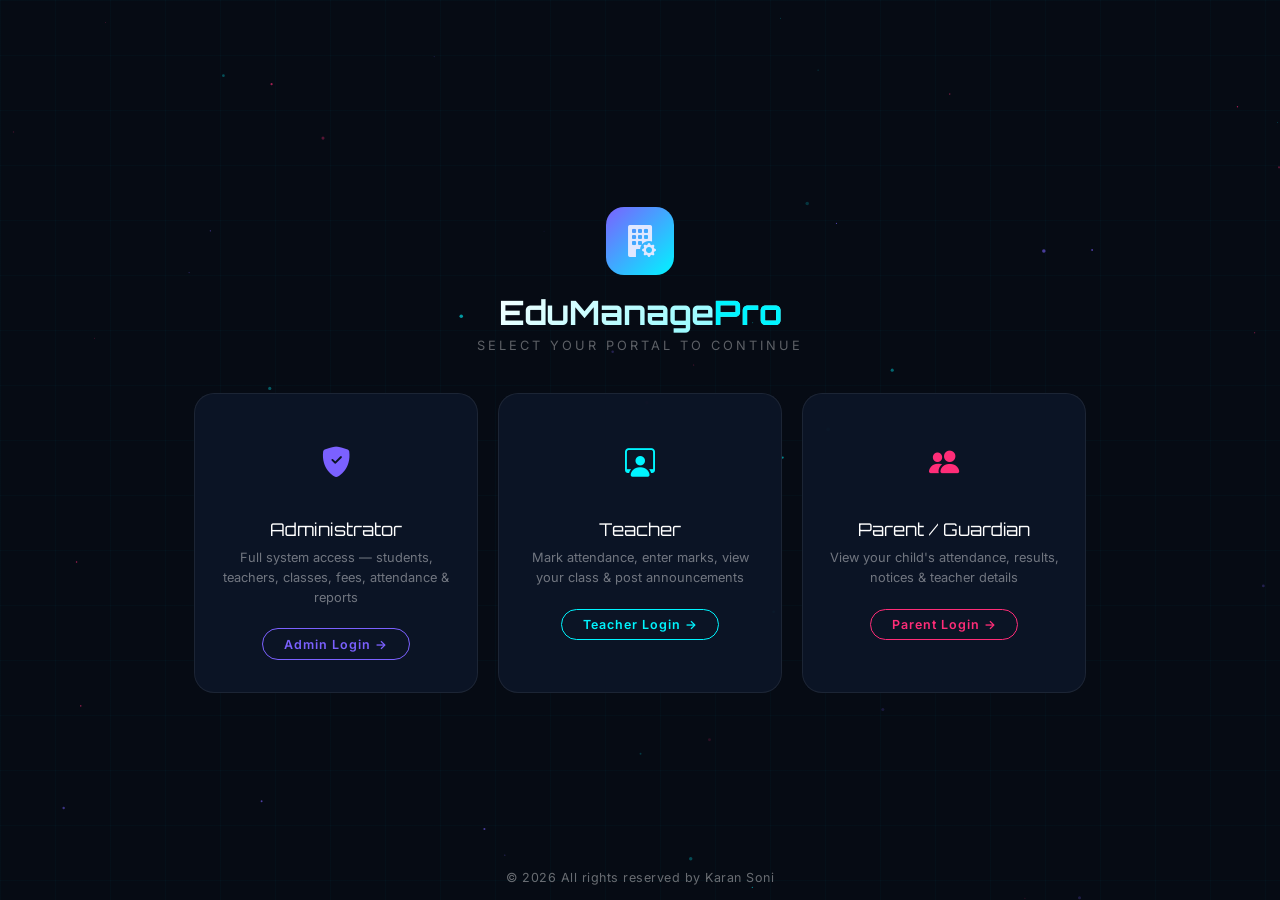
==== commit b12ea859: "Add copyright footer to index.html Added a footer with copyright information." ====
--- a/the school management/index.html
+++ b/the school management/index.html
@@ -583,5 +583,10 @@
   <script src="app.js"></script>
   <!-- Animations JS -->
   <script src="animations.js"></script>
+    <div style="position:fixed; bottom:15px; width:100%; text-align:center; font-size:12.5px; color:rgba(255,255,255,0.4); z-index:9999; pointer-events:none; font-family:'Inter',sans-serif; letter-spacing:0.5px;">
+    &copy; 2026 All rights reserved by Karan Soni
+  </div>
+
+
 </body>
 </html>
